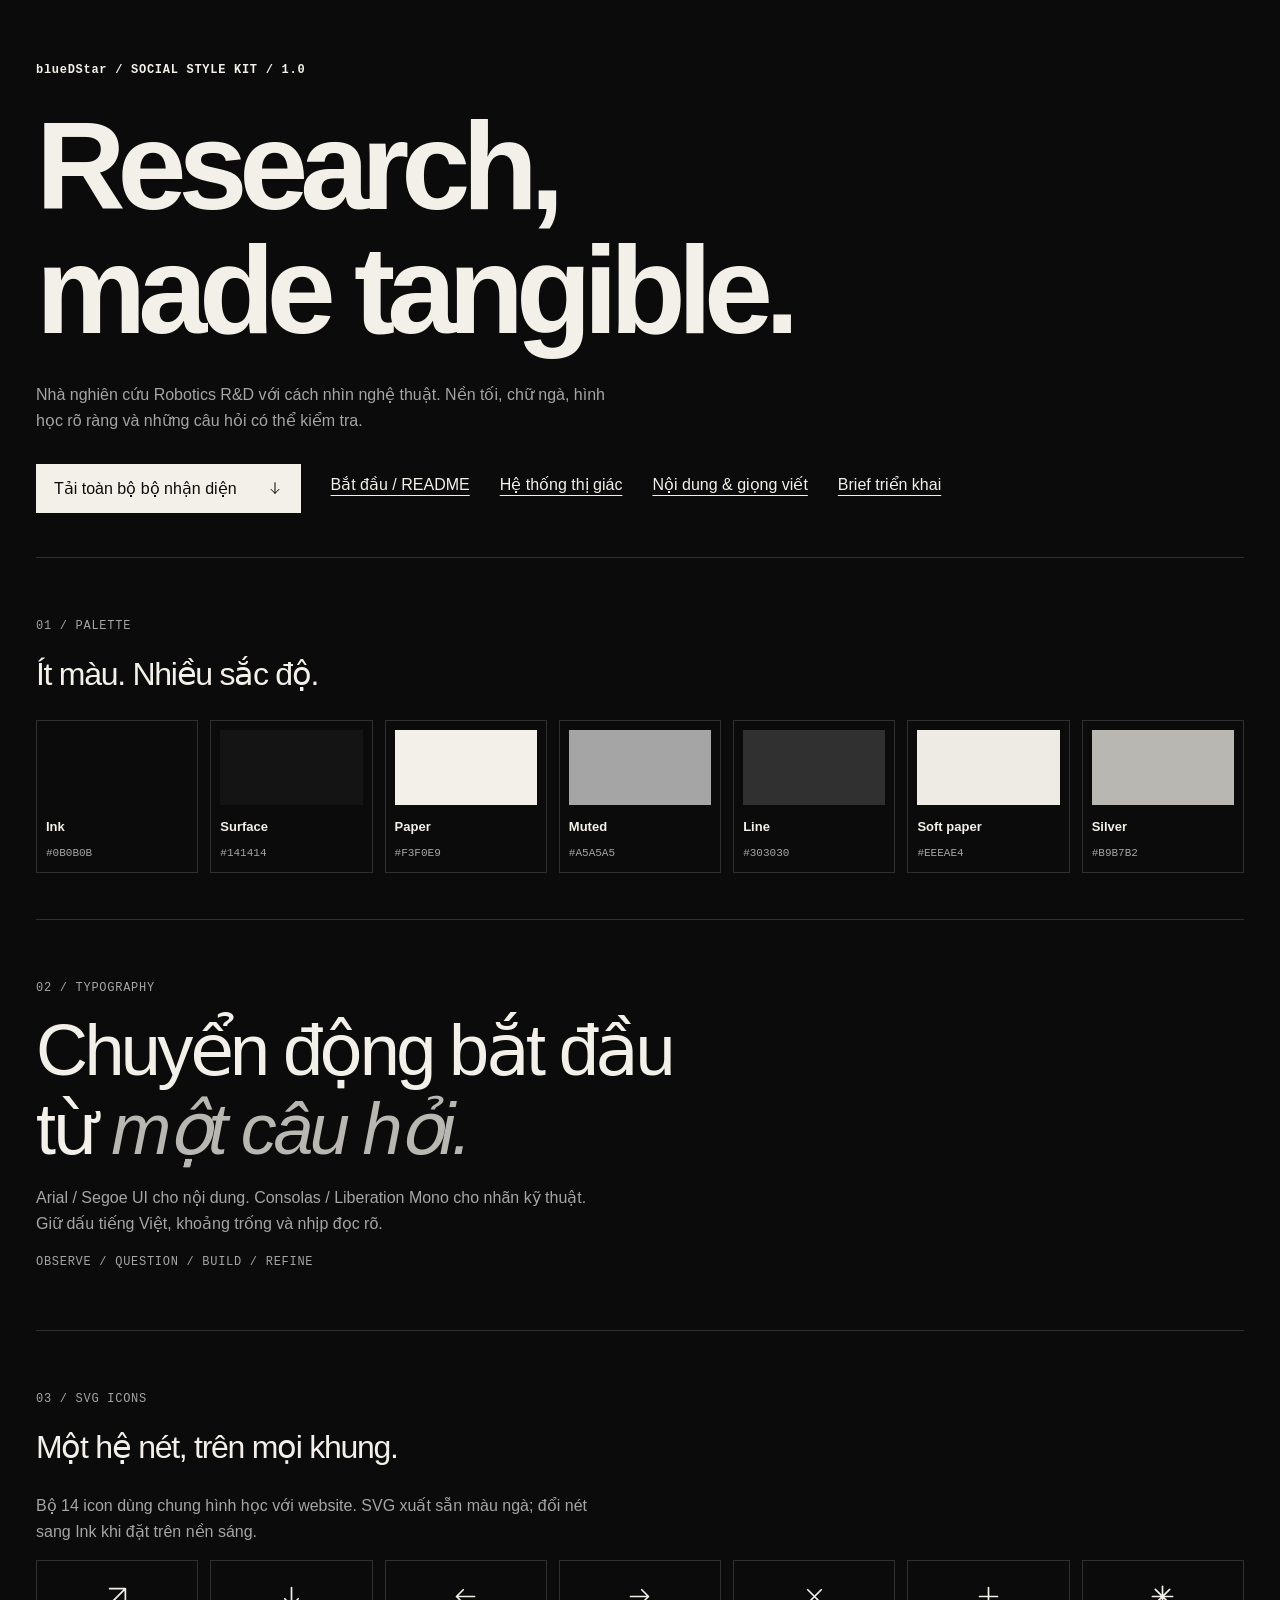
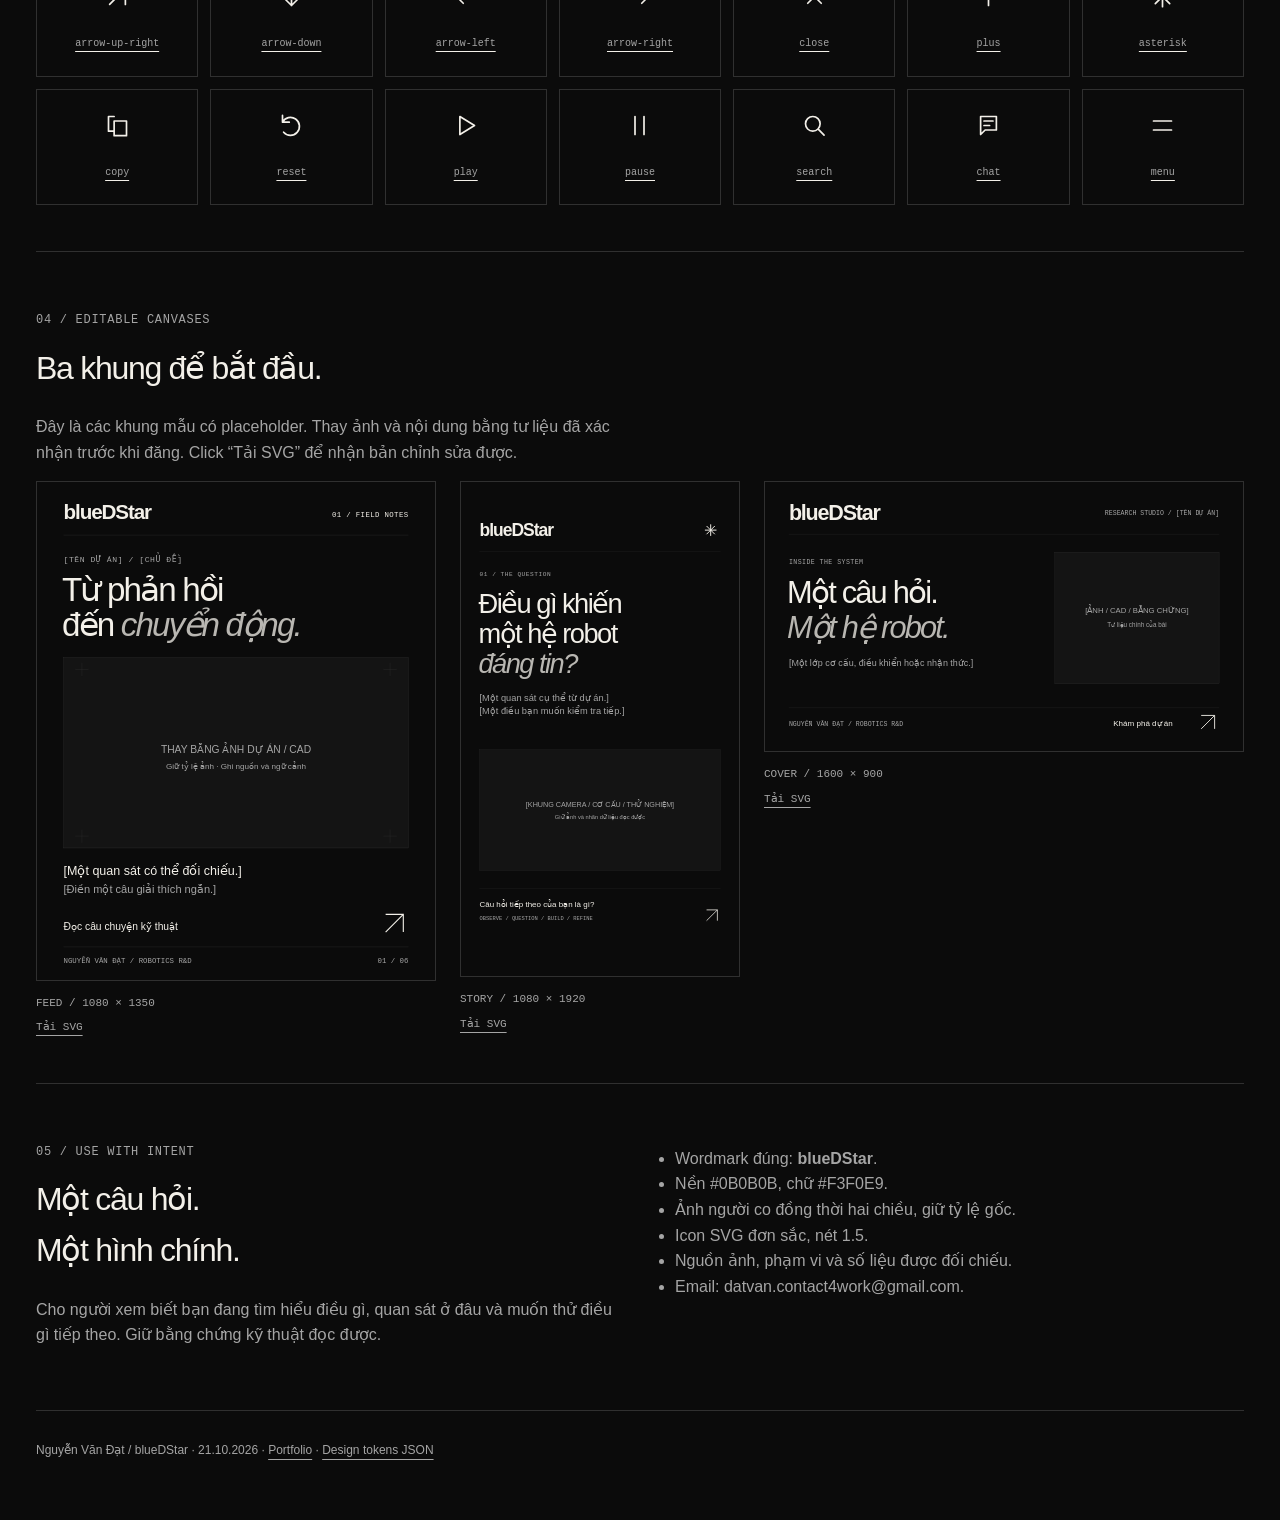
==== brand-kit/preview.html @ 9935bd66 "Unify UI icons across mobile and desktop and add blueDStar social identity kit" ====
<!doctype html>
<html lang="vi">
<head>
  <meta charset="utf-8">
  <meta name="viewport" content="width=device-width,initial-scale=1">
  <meta name="color-scheme" content="dark">
  <title>blueDStar / Social Style Kit</title>
  <link rel="stylesheet" href="./tokens.css">
  <style>
    *{box-sizing:border-box}[hidden]{display:none!important}body{margin:0;background:var(--brand-ink);color:var(--brand-paper);font:16px/1.6 var(--brand-sans)}a{color:inherit;text-underline-offset:5px}a:focus-visible{outline:2px solid var(--brand-paper);outline-offset:5px}main{max-width:1320px;margin:auto;padding:60px 36px}header{border-bottom:1px solid var(--brand-line);padding-bottom:44px}h1{font-size:clamp(58px,10vw,124px);line-height:1;letter-spacing:-.065em;margin:24px 0 30px}h2{font-size:32px;font-weight:400;letter-spacing:-.04em;margin:0 0 20px}p{max-width:65ch;color:var(--brand-muted)}.mono{font:12px/1.7 var(--brand-mono);letter-spacing:.06em}.wordmark{font-weight:700;color:var(--brand-paper)}nav{display:flex;gap:16px 30px;flex-wrap:wrap;margin-top:30px}nav a{padding:8px 0}.download{display:inline-flex;gap:30px;align-items:center;background:var(--brand-paper);color:var(--brand-ink);padding:12px 18px;text-decoration:none}.download img{filter:brightness(0);width:16px;height:16px}section{padding:46px 0;border-bottom:1px solid var(--brand-line)}.palette{display:grid;grid-template-columns:repeat(7,1fr);gap:12px}.swatch{border:1px solid var(--brand-line);padding:9px}.swatch>span{display:block;height:75px;background:var(--swatch)}.swatch strong{display:block;font-size:13px;margin-top:12px}.swatch small{color:var(--brand-muted);font:11px var(--brand-mono)}.icons{display:grid;grid-template-columns:repeat(7,1fr);gap:12px}.icon{border:1px solid var(--brand-line);padding:22px 12px;text-align:center}.icon img{width:27px;height:27px;display:block;margin:0 auto 18px}.icon span{font:10px var(--brand-mono);color:var(--brand-muted)}.templates{display:grid;grid-template-columns:1fr .7fr 1.2fr;gap:24px;align-items:start}figure{margin:0;min-width:0}figure img{display:block;width:100%;height:auto;border:1px solid var(--brand-line)}figcaption{font:11px/1.6 var(--brand-mono);color:var(--brand-muted);padding-top:14px}figcaption a{display:block;margin-top:7px}.type-sample{font-size:clamp(32px,6vw,72px);line-height:1.1;letter-spacing:-.05em;max-width:17ch;color:var(--brand-paper)}.type-sample em{color:var(--brand-silver);font-weight:400}.check{display:grid;grid-template-columns:1fr 1fr;gap:30px}.check ul{padding-left:20px;color:var(--brand-muted)}footer{padding-top:30px;color:var(--brand-muted);font-size:12px}@media(max-width:800px){main{padding:36px 22px}.palette,.icons{grid-template-columns:repeat(4,1fr)}.templates{grid-template-columns:1fr 1fr}.templates figure:last-child{grid-column:1/-1}.check{grid-template-columns:1fr;gap:0}}@media(max-width:420px){.palette,.icons{grid-template-columns:repeat(2,1fr)}.templates{grid-template-columns:1fr}.templates figure:last-child{grid-column:auto}nav{gap:12px 22px}h2{font-size:28px}}
  </style>
</head>
<body><main>
  <header><div class="mono wordmark">blueDStar / SOCIAL STYLE KIT / 1.0</div><h1>Research,<br>made tangible.</h1><p>Nhà nghiên cứu Robotics R&amp;D với cách nhìn nghệ thuật. Nền tối, chữ ngà, hình học rõ ràng và những câu hỏi có thể kiểm tra.</p><nav><a class="download" href="./blueDStar_Social_Style_Kit.zip" download>Tải toàn bộ bộ nhận diện <img src="./icons/arrow-down.svg" alt=""></a><a href="./README.md">Bắt đầu / README</a><a href="./01-identity-and-visual-system.md">Hệ thống thị giác</a><a href="./02-social-content-and-voice.md">Nội dung &amp; giọng viết</a><a href="./03-creative-briefs.md">Brief triển khai</a></nav></header>
  <section><p class="mono">01 / PALETTE</p><h2>Ít màu. Nhiều sắc độ.</h2><div class="palette" id="palette"></div></section>
  <section><p class="mono">02 / TYPOGRAPHY</p><div class="type-sample">Chuyển động bắt đầu từ <em>một câu hỏi.</em></div><p>Arial / Segoe UI cho nội dung. Consolas / Liberation Mono cho nhãn kỹ thuật. Giữ dấu tiếng Việt, khoảng trống và nhịp đọc rõ.</p><p class="mono">OBSERVE / QUESTION / BUILD / REFINE</p></section>
  <section><p class="mono">03 / SVG ICONS</p><h2>Một hệ nét, trên mọi khung.</h2><p>Bộ 14 icon dùng chung hình học với website. SVG xuất sẵn màu ngà; đổi nét sang Ink khi đặt trên nền sáng.</p><div class="icons" id="icons"></div></section>
  <section><p class="mono">04 / EDITABLE CANVASES</p><h2>Ba khung để bắt đầu.</h2><p>Đây là các khung mẫu có placeholder. Thay ảnh và nội dung bằng tư liệu đã xác nhận trước khi đăng. Click “Tải SVG” để nhận bản chỉnh sửa được.</p><div class="templates"><figure><img src="./templates/feed-project.svg" alt="Khung bìa dự án dọc với nhãn Field Notes và vùng ảnh cần thay"><figcaption>FEED / 1080 × 1350<a href="./templates/feed-project.svg" download>Tải SVG</a></figcaption></figure><figure><img src="./templates/story-question.svg" alt="Khung câu hỏi nghiên cứu dạng dọc 9:16"><figcaption>STORY / 1080 × 1920<a href="./templates/story-question.svg" download>Tải SVG</a></figcaption></figure><figure><img src="./templates/cover-research.svg" alt="Khung bìa nghiên cứu ngang, chữ bên trái và vùng tư liệu bên phải"><figcaption>COVER / 1600 × 900<a href="./templates/cover-research.svg" download>Tải SVG</a></figcaption></figure></div></section>
  <section class="check"><div><p class="mono">05 / USE WITH INTENT</p><h2>Một câu hỏi.<br>Một hình chính.</h2><p>Cho người xem biết bạn đang tìm hiểu điều gì, quan sát ở đâu và muốn thử điều gì tiếp theo. Giữ bằng chứng kỹ thuật đọc được.</p></div><ul><li>Wordmark đúng: <strong>blueDStar</strong>.</li><li>Nền #0B0B0B, chữ #F3F0E9.</li><li>Ảnh người co đồng thời hai chiều, giữ tỷ lệ gốc.</li><li>Icon SVG đơn sắc, nét 1.5.</li><li>Nguồn ảnh, phạm vi và số liệu được đối chiếu.</li><li>Email: datvan.contact4work@gmail.com.</li></ul></section>
  <footer>Nguyễn Văn Đạt / blueDStar · 21.10.2026 · <a href="https://bluedstar.github.io/portfolio_contactwork/">Portfolio</a> · <a href="./tokens.json" download>Design tokens JSON</a></footer>
</main><script>
  if(location.protocol==='file:')document.querySelector('.download').hidden=true;
  const palette={Ink:'#0B0B0B',Surface:'#141414',Paper:'#F3F0E9',Muted:'#A5A5A5',Line:'#303030','Soft paper':'#EEEAE4',Silver:'#B9B7B2'};
  document.querySelector('#palette').innerHTML=Object.entries(palette).map(([name,color])=>`<div class="swatch" style="--swatch:${color}"><span></span><strong>${name}</strong><small>${color}</small></div>`).join('');
  const names=['arrow-up-right','arrow-down','arrow-left','arrow-right','close','plus','asterisk','copy','reset','play','pause','search','chat','menu'];
  document.querySelector('#icons').innerHTML=names.map(name=>`<a class="icon" href="./icons/${name}.svg" download><img src="./icons/${name}.svg" alt=""><span>${name}</span></a>`).join('');
</script></body></html>
---- brand-kit/tokens.css ----
:root{
  --brand-ink:#0b0b0b;
  --brand-surface:#141414;
  --brand-paper:#f3f0e9;
  --brand-muted:#a5a5a5;
  --brand-line:#303030;
  --brand-soft-paper:#eeeae4;
  --brand-silver:#b9b7b2;
  --brand-sans:Arial,"Segoe UI",sans-serif;
  --brand-mono:Consolas,"Liberation Mono",monospace;
  --brand-ease:cubic-bezier(.22,1,.36,1);
  --brand-step:8px;
}
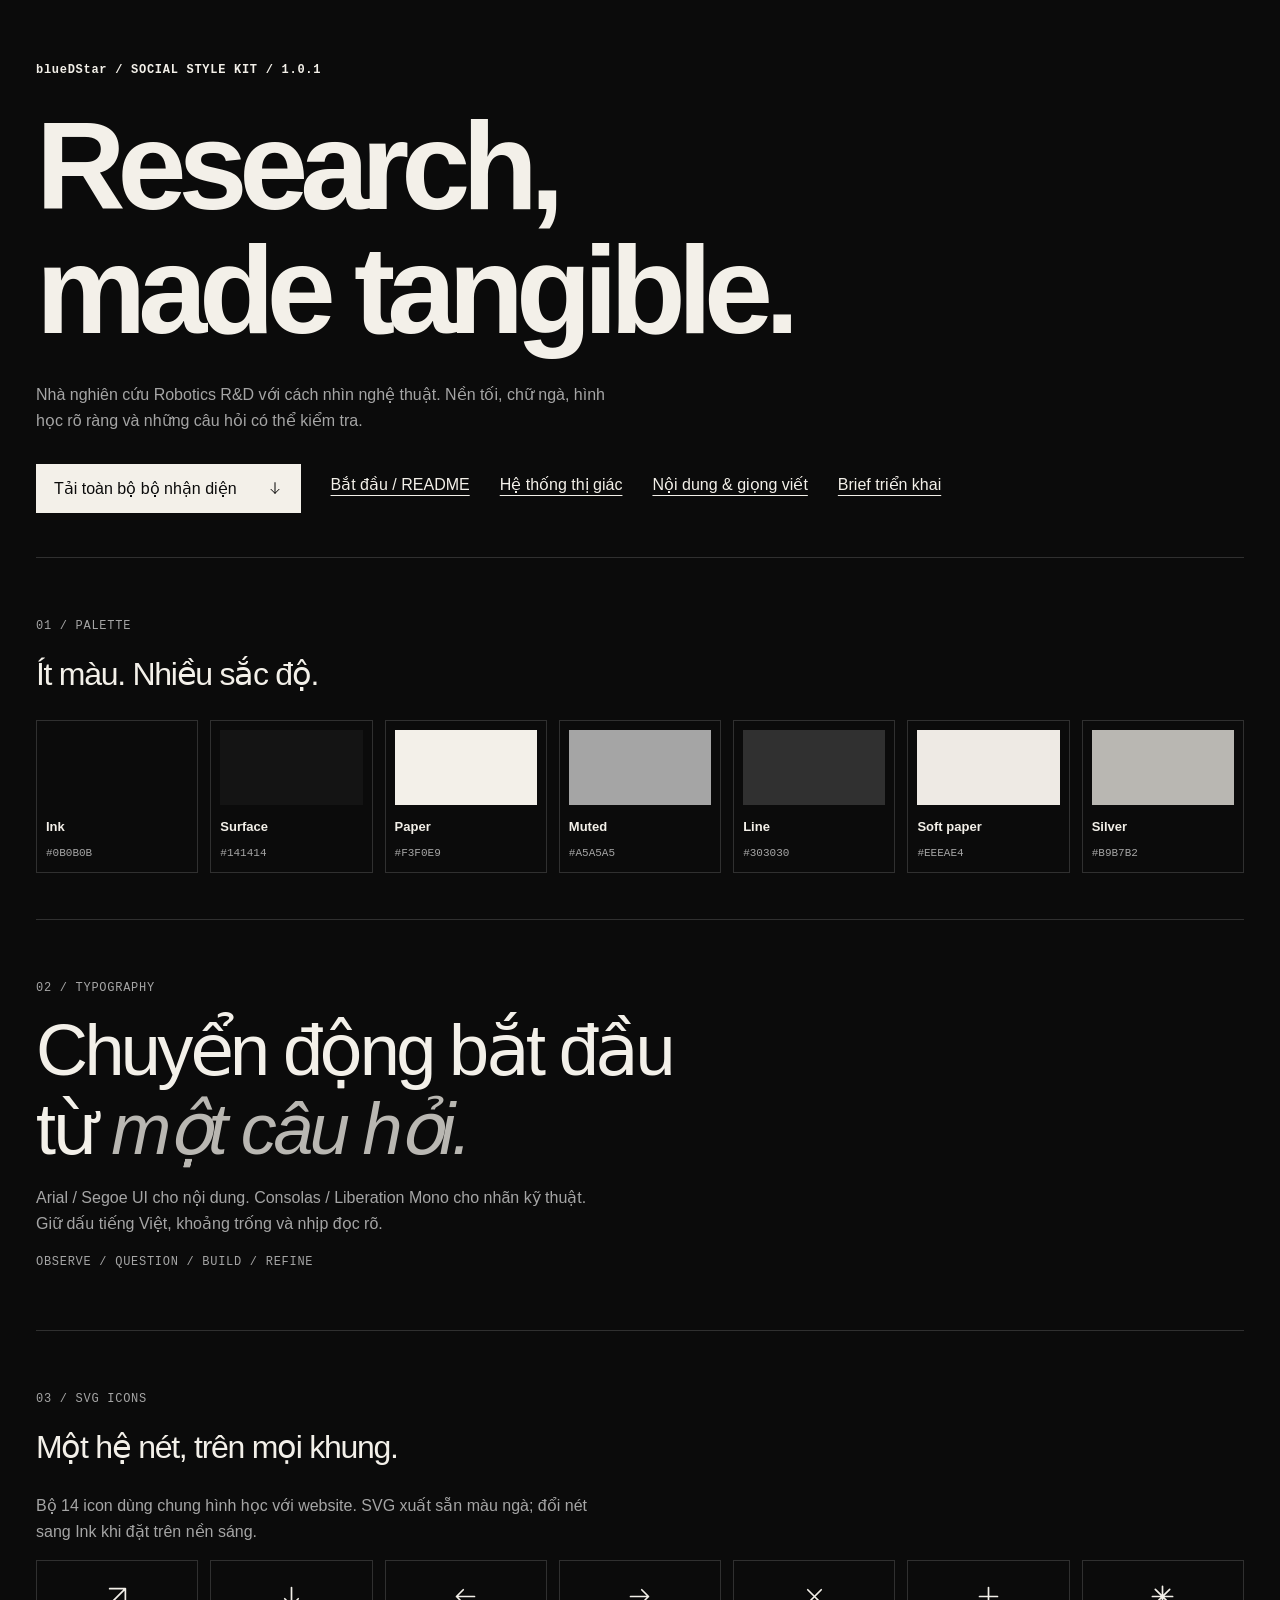
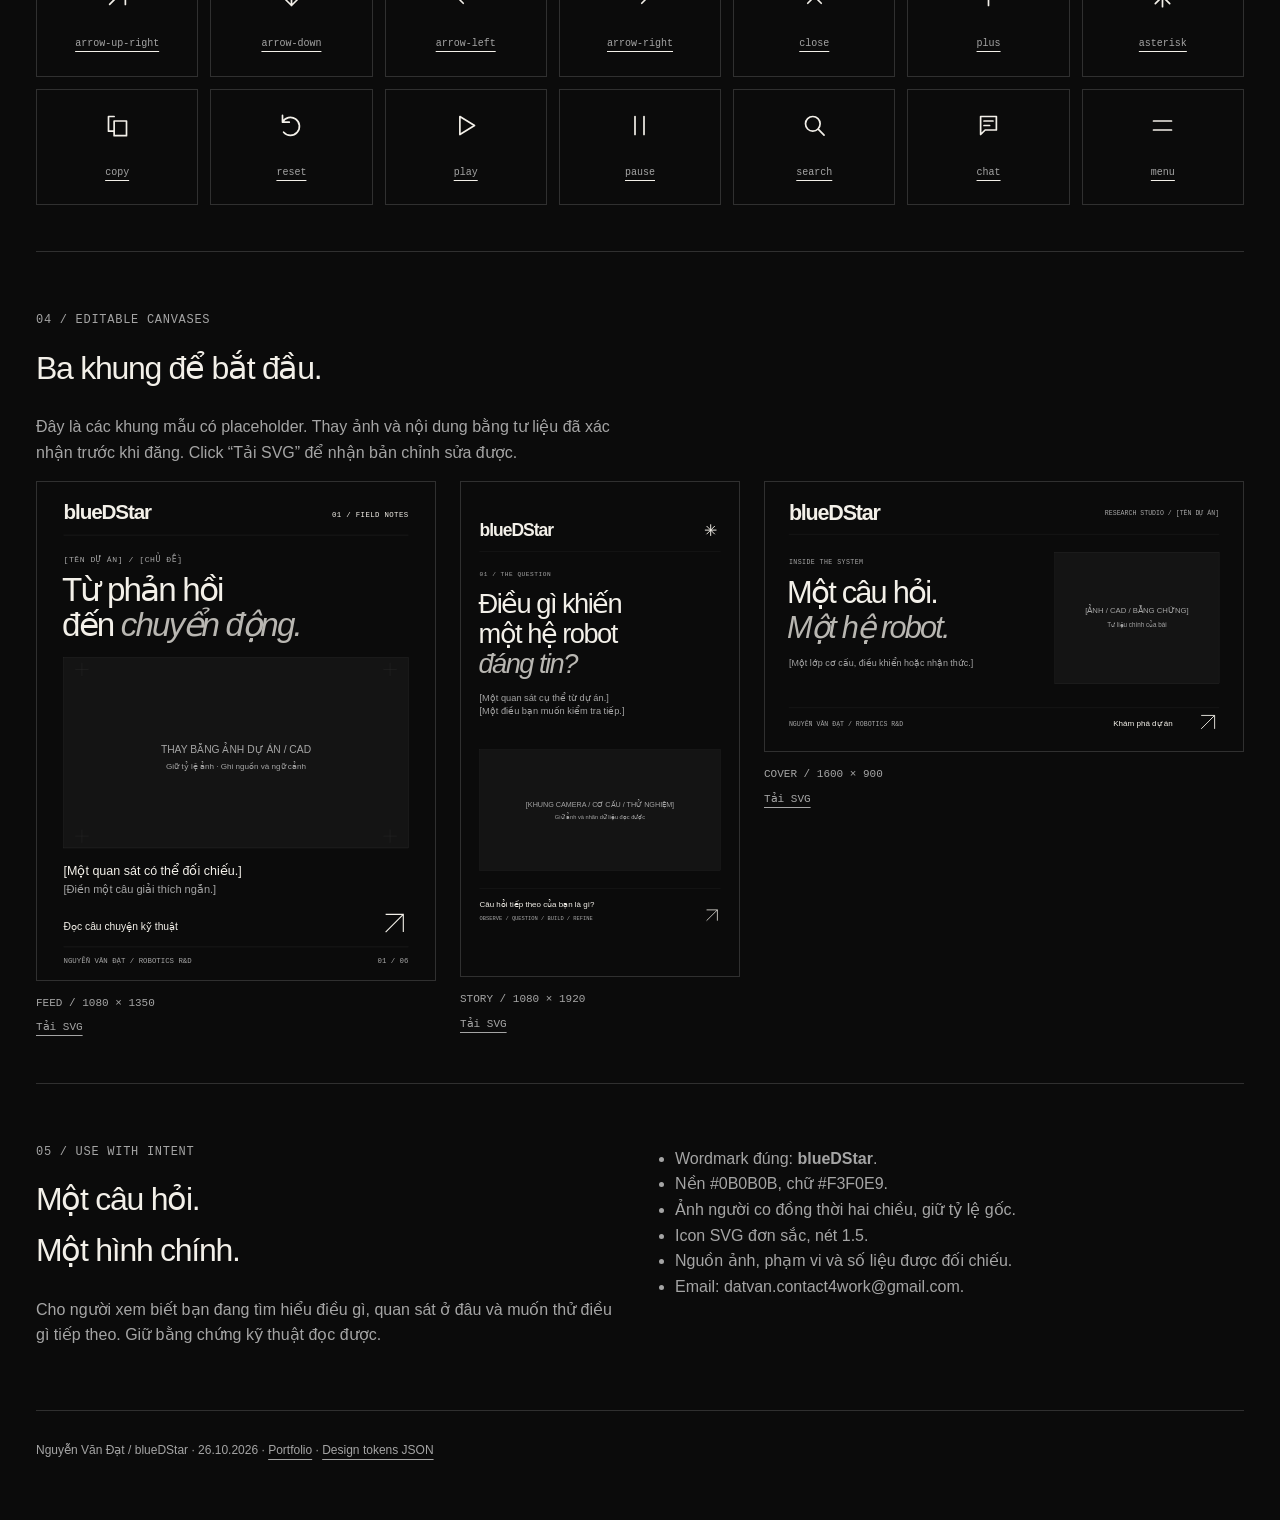
==== commit a1fdb3ea: "Use Robotics R&D Engineer consistently without seniority labels" ====
--- a/brand-kit/preview.html
+++ b/brand-kit/preview.html
@@ -11,13 +11,13 @@
   </style>
 </head>
 <body><main>
-  <header><div class="mono wordmark">blueDStar / SOCIAL STYLE KIT / 1.0</div><h1>Research,<br>made tangible.</h1><p>Nhà nghiên cứu Robotics R&amp;D với cách nhìn nghệ thuật. Nền tối, chữ ngà, hình học rõ ràng và những câu hỏi có thể kiểm tra.</p><nav><a class="download" href="./blueDStar_Social_Style_Kit.zip" download>Tải toàn bộ bộ nhận diện <img src="./icons/arrow-down.svg" alt=""></a><a href="./README.md">Bắt đầu / README</a><a href="./01-identity-and-visual-system.md">Hệ thống thị giác</a><a href="./02-social-content-and-voice.md">Nội dung &amp; giọng viết</a><a href="./03-creative-briefs.md">Brief triển khai</a></nav></header>
+  <header><div class="mono wordmark">blueDStar / SOCIAL STYLE KIT / 1.0.1</div><h1>Research,<br>made tangible.</h1><p>Nhà nghiên cứu Robotics R&amp;D với cách nhìn nghệ thuật. Nền tối, chữ ngà, hình học rõ ràng và những câu hỏi có thể kiểm tra.</p><nav><a class="download" href="./blueDStar_Social_Style_Kit.zip" download>Tải toàn bộ bộ nhận diện <img src="./icons/arrow-down.svg" alt=""></a><a href="./README.md">Bắt đầu / README</a><a href="./01-identity-and-visual-system.md">Hệ thống thị giác</a><a href="./02-social-content-and-voice.md">Nội dung &amp; giọng viết</a><a href="./03-creative-briefs.md">Brief triển khai</a></nav></header>
   <section><p class="mono">01 / PALETTE</p><h2>Ít màu. Nhiều sắc độ.</h2><div class="palette" id="palette"></div></section>
   <section><p class="mono">02 / TYPOGRAPHY</p><div class="type-sample">Chuyển động bắt đầu từ <em>một câu hỏi.</em></div><p>Arial / Segoe UI cho nội dung. Consolas / Liberation Mono cho nhãn kỹ thuật. Giữ dấu tiếng Việt, khoảng trống và nhịp đọc rõ.</p><p class="mono">OBSERVE / QUESTION / BUILD / REFINE</p></section>
   <section><p class="mono">03 / SVG ICONS</p><h2>Một hệ nét, trên mọi khung.</h2><p>Bộ 14 icon dùng chung hình học với website. SVG xuất sẵn màu ngà; đổi nét sang Ink khi đặt trên nền sáng.</p><div class="icons" id="icons"></div></section>
   <section><p class="mono">04 / EDITABLE CANVASES</p><h2>Ba khung để bắt đầu.</h2><p>Đây là các khung mẫu có placeholder. Thay ảnh và nội dung bằng tư liệu đã xác nhận trước khi đăng. Click “Tải SVG” để nhận bản chỉnh sửa được.</p><div class="templates"><figure><img src="./templates/feed-project.svg" alt="Khung bìa dự án dọc với nhãn Field Notes và vùng ảnh cần thay"><figcaption>FEED / 1080 × 1350<a href="./templates/feed-project.svg" download>Tải SVG</a></figcaption></figure><figure><img src="./templates/story-question.svg" alt="Khung câu hỏi nghiên cứu dạng dọc 9:16"><figcaption>STORY / 1080 × 1920<a href="./templates/story-question.svg" download>Tải SVG</a></figcaption></figure><figure><img src="./templates/cover-research.svg" alt="Khung bìa nghiên cứu ngang, chữ bên trái và vùng tư liệu bên phải"><figcaption>COVER / 1600 × 900<a href="./templates/cover-research.svg" download>Tải SVG</a></figcaption></figure></div></section>
   <section class="check"><div><p class="mono">05 / USE WITH INTENT</p><h2>Một câu hỏi.<br>Một hình chính.</h2><p>Cho người xem biết bạn đang tìm hiểu điều gì, quan sát ở đâu và muốn thử điều gì tiếp theo. Giữ bằng chứng kỹ thuật đọc được.</p></div><ul><li>Wordmark đúng: <strong>blueDStar</strong>.</li><li>Nền #0B0B0B, chữ #F3F0E9.</li><li>Ảnh người co đồng thời hai chiều, giữ tỷ lệ gốc.</li><li>Icon SVG đơn sắc, nét 1.5.</li><li>Nguồn ảnh, phạm vi và số liệu được đối chiếu.</li><li>Email: datvan.contact4work@gmail.com.</li></ul></section>
-  <footer>Nguyễn Văn Đạt / blueDStar · 21.10.2026 · <a href="https://bluedstar.github.io/portfolio_contactwork/">Portfolio</a> · <a href="./tokens.json" download>Design tokens JSON</a></footer>
+  <footer>Nguyễn Văn Đạt / blueDStar · 26.10.2026 · <a href="https://bluedstar.github.io/portfolio_contactwork/">Portfolio</a> · <a href="./tokens.json" download>Design tokens JSON</a></footer>
 </main><script>
   if(location.protocol==='file:')document.querySelector('.download').hidden=true;
   const palette={Ink:'#0B0B0B',Surface:'#141414',Paper:'#F3F0E9',Muted:'#A5A5A5',Line:'#303030','Soft paper':'#EEEAE4',Silver:'#B9B7B2'};
